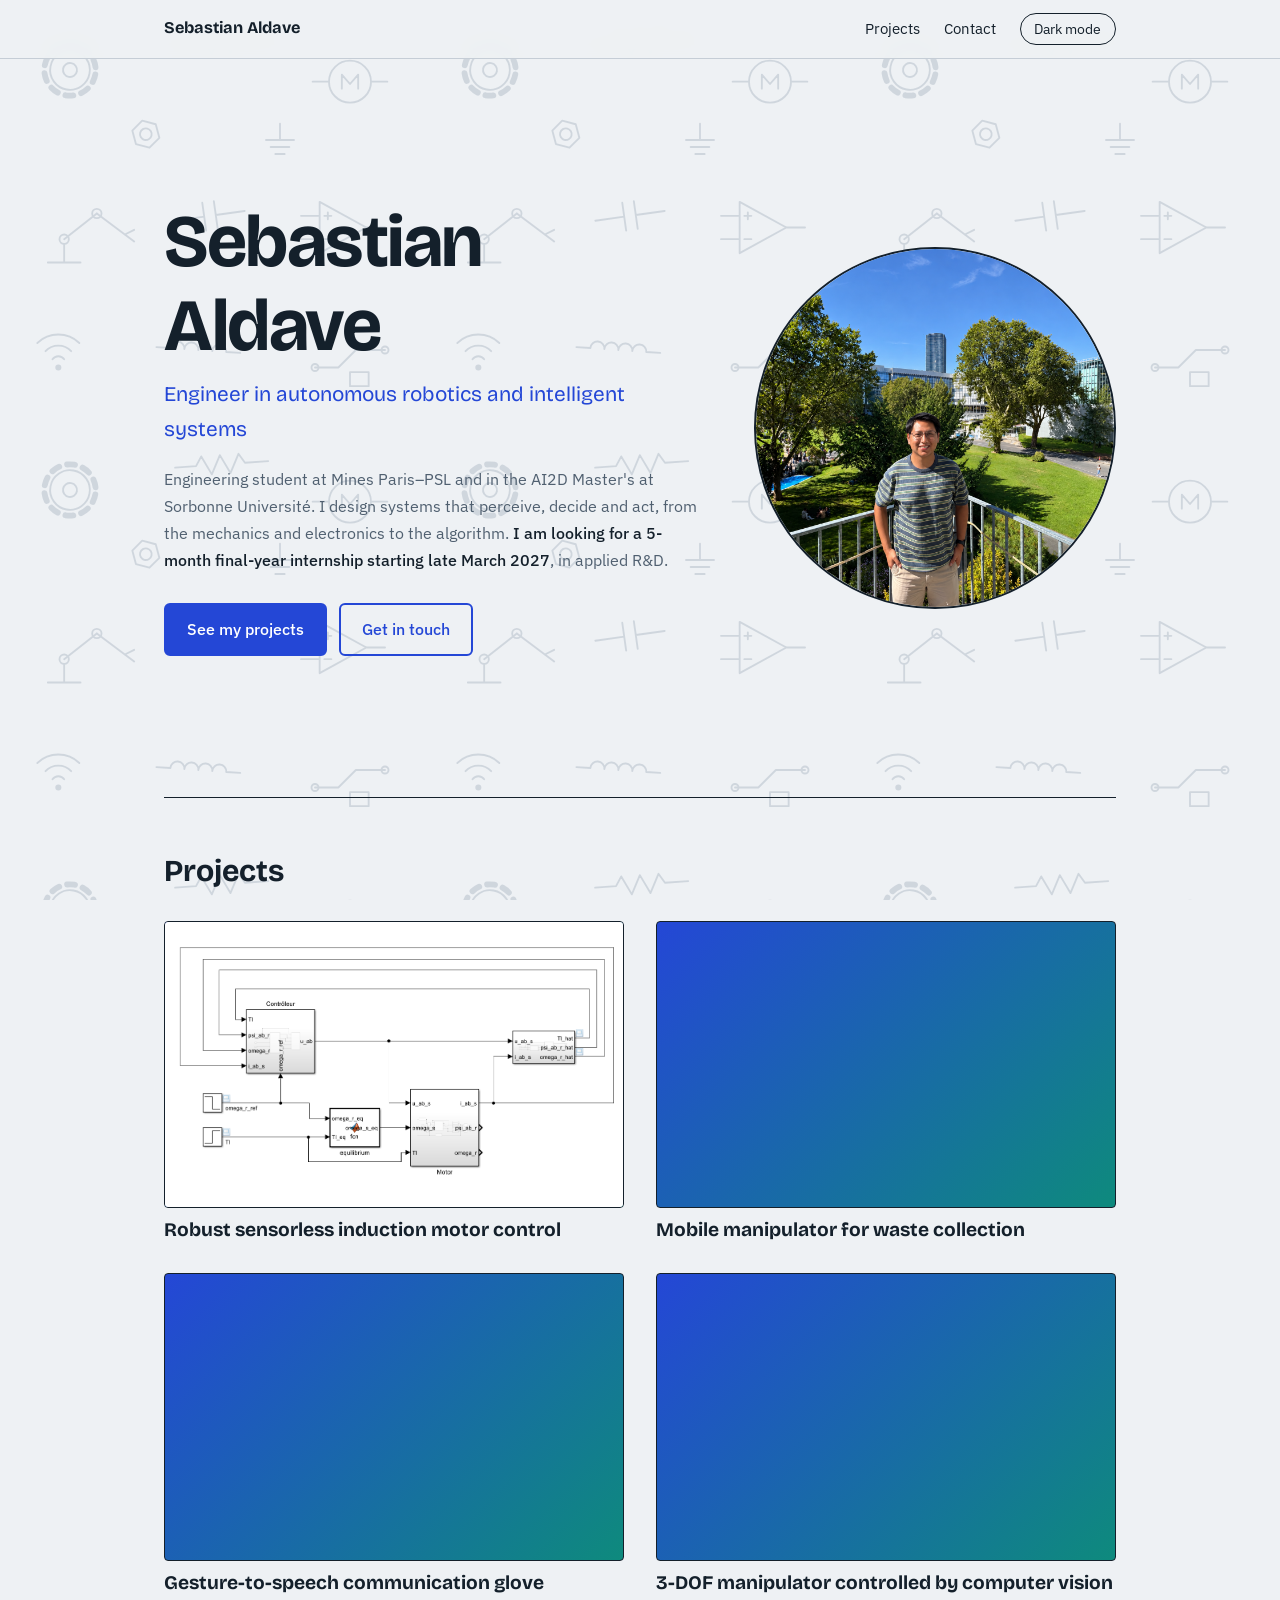
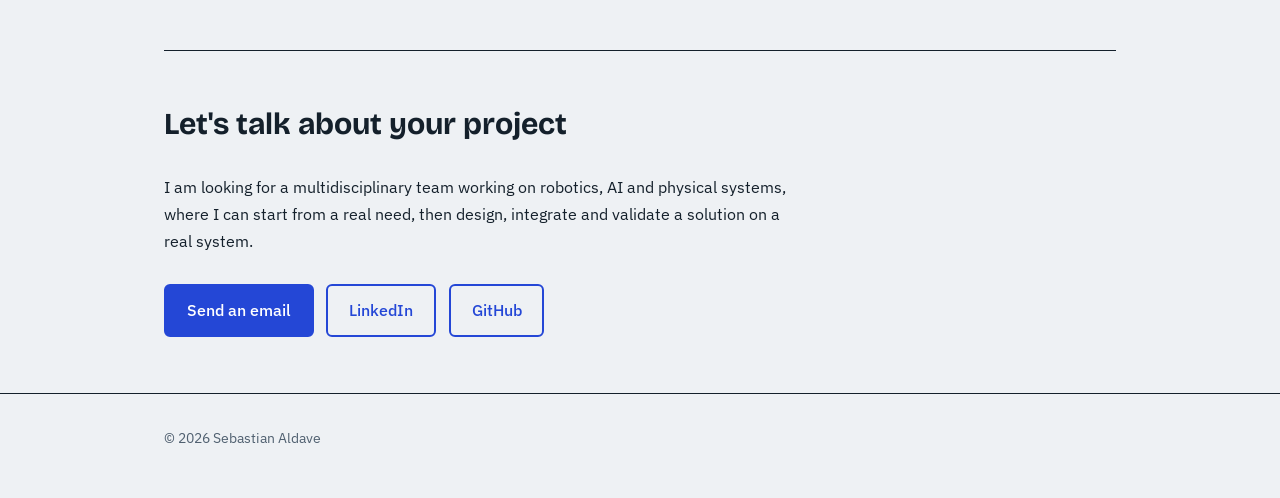
==== index.html @ 5fb7e9a2 "Update index.html" ====
<!DOCTYPE html>
<html lang="en">
<head>
<meta charset="UTF-8">
<meta name="viewport" content="width=device-width, initial-scale=1">
<title>Sebastian Aldave | Autonomous Robotics &amp; Intelligent Systems</title>
<meta name="description" content="Engineering student at Mines Paris–PSL and Sorbonne Université (AI2D). Autonomous robotics, perception, decision-making, multi-agent systems. Looking for a 5-month final-year internship starting late March 2027.">
<link rel="preconnect" href="https://fonts.googleapis.com">
<link rel="preconnect" href="https://fonts.gstatic.com" crossorigin>
<link href="https://fonts.googleapis.com/css2?family=Bricolage+Grotesque:wght@500;700&family=IBM+Plex+Sans:wght@400;500&display=swap" rel="stylesheet">
<script>try{var t=localStorage.getItem("theme");if(t)document.documentElement.setAttribute("data-theme",t)}catch(e){}</script>
<style>
:root{
  --paper:#eef1f4; --ink:#14202b; --muted:#506070; --line:#c5cdd6;
  --blue:#2447d6; --blue-hover:#1a37a8; --teal:#0e8a7d; --teal-rgb:14,138,125;
  --surface:#ffffff; --btn-text:#ffffff; --nav-bg:rgba(238,241,244,.92);
  --display:'Bricolage Grotesque','Segoe UI',system-ui,sans-serif;
  --body:'IBM Plex Sans','Segoe UI',system-ui,sans-serif;
  color-scheme:light;
}
@media (prefers-color-scheme:dark){
:root:not([data-theme="light"]){
  --paper:#0f1720; --ink:#e6ebf0; --muted:#97a6b6; --line:#243140;
  --blue:#7b9bff; --blue-hover:#a1b6ff; --teal:#3ec9b8; --teal-rgb:62,201,184;
  --surface:#16212c; --btn-text:#0f1720; --nav-bg:rgba(15,23,32,.92);
  color-scheme:dark;
}
}
:root[data-theme="dark"]{
  --paper:#0f1720; --ink:#e6ebf0; --muted:#97a6b6; --line:#243140;
  --blue:#7b9bff; --blue-hover:#a1b6ff; --teal:#3ec9b8; --teal-rgb:62,201,184;
  --surface:#16212c; --btn-text:#0f1720; --nav-bg:rgba(15,23,32,.92);
  color-scheme:dark;
}
*{box-sizing:border-box;margin:0;padding:0}
html{scroll-behavior:smooth}
body{font-family:var(--body);background:var(--paper);color:var(--ink);line-height:1.65;font-size:1.02rem;}
body::before{content:"";position:fixed;inset:0;z-index:-1;pointer-events:none;background:var(--line);opacity:.75;
  -webkit-mask:url("data:image/svg+xml,%3Csvg xmlns=%22http://www.w3.org/2000/svg%22 viewBox=%220 0 360 360%22 fill=%22none%22 stroke=%22black%22 stroke-width=%221.6%22 stroke-linecap=%22round%22 stroke-linejoin=%22round%22%3E%3Cg transform=%22translate%2860 60%29 rotate%2810%29%22%3E%3Ccircle r=%2217%22/%3E%3Ccircle r=%226%22/%3E%3Ccircle r=%2222%22 stroke-width=%225%22 stroke-dasharray=%226.9 6.9%22/%3E%3C/g%3E%3Cg transform=%22translate%28190 38%29 rotate%28-4%29%22%3E%3Cpath d=%22M-40 0H-22L-17 -8L-9 8L-1 -8L7 8L15 -8L20 0H40%22/%3E%3C/g%3E%3Cg transform=%22translate%28300 70%29%22%3E%3Ccircle r=%2218%22/%3E%3Cpath d=%22M-7 6V-6L0 2L7 -6V6M18 0H32M-18 0H-32%22/%3E%3C/g%3E%3Cg transform=%22translate%28125 115%29 rotate%2815%29%22%3E%3Cpath d=%22M12 0L6 10.4L-6 10.4L-12 0L-6 -10.4L6 -10.4Z%22/%3E%3Ccircle r=%225%22/%3E%3C/g%3E%3Cg transform=%22translate%28240 120%29%22%3E%3Cpath d=%22M0 -14V0M-12 0H12M-8 6H8M-4 12H4%22/%3E%3C/g%3E%3Cg transform=%22translate%2855 205%29%22%3E%3Cpath d=%22M-14 20H14M0 20V4%22/%3E%3Ccircle r=%224%22 cy=%220%22/%3E%3Cpath d=%22M0 0L28 -22%22/%3E%3Ccircle cx=%2228%22 cy=%22-22%22 r=%224%22/%3E%3Cpath d=%22M28 -22L52 -4M52 -4L60 -8M52 -4L60 2%22/%3E%3C/g%3E%3Cg transform=%22translate%28180 185%29 rotate%28-8%29%22%3E%3Cpath d=%22M-30 0H-5M-5 -12V12M5 -12V12M5 0H30%22/%3E%3C/g%3E%3Cg transform=%22translate%28292 195%29%22%3E%3Cpath d=%22M-18 -22L22 0L-18 22ZM-34 -10H-18M-34 10H-18M22 0H38M-14 -10H-8M-11 -13V-7M-14 10H-8%22/%3E%3C/g%3E%3Cg transform=%22translate%2850 300%29%22%3E%3Cpath d=%22M-18 -6A26 26 0 0 1 18 -6M-11 1A15 15 0 0 1 11 1M-5 8A6 6 0 0 1 5 8%22/%3E%3Ccircle cy=%2215%22 r=%221.8%22 fill=%22black%22/%3E%3C/g%3E%3Cg transform=%22translate%28170 300%29 rotate%284%29%22%3E%3Cpath d=%22M-36 0H-24a6 6 0 0 1 12 0a6 6 0 0 1 12 0a6 6 0 0 1 12 0a6 6 0 0 1 12 0H36%22/%3E%3C/g%3E%3Cg transform=%22translate%28300 305%29%22%3E%3Cpath d=%22M-30 10H-10L5 -5H30%22/%3E%3Ccircle cx=%22-30%22 cy=%2210%22 r=%223%22/%3E%3Ccircle cx=%2230%22 cy=%22-5%22 r=%223%22/%3E%3Cpath d=%22M0 14H16V26H0Z%22/%3E%3C/g%3E%3C/svg%3E") 0 0/420px 420px repeat;mask:url("data:image/svg+xml,%3Csvg xmlns=%22http://www.w3.org/2000/svg%22 viewBox=%220 0 360 360%22 fill=%22none%22 stroke=%22black%22 stroke-width=%221.6%22 stroke-linecap=%22round%22 stroke-linejoin=%22round%22%3E%3Cg transform=%22translate%2860 60%29 rotate%2810%29%22%3E%3Ccircle r=%2217%22/%3E%3Ccircle r=%226%22/%3E%3Ccircle r=%2222%22 stroke-width=%225%22 stroke-dasharray=%226.9 6.9%22/%3E%3C/g%3E%3Cg transform=%22translate%28190 38%29 rotate%28-4%29%22%3E%3Cpath d=%22M-40 0H-22L-17 -8L-9 8L-1 -8L7 8L15 -8L20 0H40%22/%3E%3C/g%3E%3Cg transform=%22translate%28300 70%29%22%3E%3Ccircle r=%2218%22/%3E%3Cpath d=%22M-7 6V-6L0 2L7 -6V6M18 0H32M-18 0H-32%22/%3E%3C/g%3E%3Cg transform=%22translate%28125 115%29 rotate%2815%29%22%3E%3Cpath d=%22M12 0L6 10.4L-6 10.4L-12 0L-6 -10.4L6 -10.4Z%22/%3E%3Ccircle r=%225%22/%3E%3C/g%3E%3Cg transform=%22translate%28240 120%29%22%3E%3Cpath d=%22M0 -14V0M-12 0H12M-8 6H8M-4 12H4%22/%3E%3C/g%3E%3Cg transform=%22translate%2855 205%29%22%3E%3Cpath d=%22M-14 20H14M0 20V4%22/%3E%3Ccircle r=%224%22 cy=%220%22/%3E%3Cpath d=%22M0 0L28 -22%22/%3E%3Ccircle cx=%2228%22 cy=%22-22%22 r=%224%22/%3E%3Cpath d=%22M28 -22L52 -4M52 -4L60 -8M52 -4L60 2%22/%3E%3C/g%3E%3Cg transform=%22translate%28180 185%29 rotate%28-8%29%22%3E%3Cpath d=%22M-30 0H-5M-5 -12V12M5 -12V12M5 0H30%22/%3E%3C/g%3E%3Cg transform=%22translate%28292 195%29%22%3E%3Cpath d=%22M-18 -22L22 0L-18 22ZM-34 -10H-18M-34 10H-18M22 0H38M-14 -10H-8M-11 -13V-7M-14 10H-8%22/%3E%3C/g%3E%3Cg transform=%22translate%2850 300%29%22%3E%3Cpath d=%22M-18 -6A26 26 0 0 1 18 -6M-11 1A15 15 0 0 1 11 1M-5 8A6 6 0 0 1 5 8%22/%3E%3Ccircle cy=%2215%22 r=%221.8%22 fill=%22black%22/%3E%3C/g%3E%3Cg transform=%22translate%28170 300%29 rotate%284%29%22%3E%3Cpath d=%22M-36 0H-24a6 6 0 0 1 12 0a6 6 0 0 1 12 0a6 6 0 0 1 12 0a6 6 0 0 1 12 0H36%22/%3E%3C/g%3E%3Cg transform=%22translate%28300 305%29%22%3E%3Cpath d=%22M-30 10H-10L5 -5H30%22/%3E%3Ccircle cx=%22-30%22 cy=%2210%22 r=%223%22/%3E%3Ccircle cx=%2230%22 cy=%22-5%22 r=%223%22/%3E%3Cpath d=%22M0 14H16V26H0Z%22/%3E%3C/g%3E%3C/svg%3E") 0 0/420px 420px repeat}
a{color:var(--blue)}
a:focus-visible,button:focus-visible,.proj:focus-visible{outline:3px solid var(--blue);outline-offset:3px}
.wrap{max-width:1000px;margin:0 auto;padding:0 1.5rem}
nav{position:sticky;top:0;z-index:5;background:var(--nav-bg);backdrop-filter:blur(6px);border-bottom:1px solid var(--line)}
nav .wrap{display:flex;gap:1.5rem;align-items:center;padding-top:.8rem;padding-bottom:.8rem;flex-wrap:wrap}
nav strong{font-family:var(--display);margin-right:auto}
nav a{text-decoration:none;color:var(--ink);font-size:.95rem}
nav a:hover{color:var(--blue)}
.theme{font:inherit;font-size:.9rem;color:var(--ink);background:transparent;border:1px solid var(--ink);border-radius:99px;padding:.2rem .85rem;cursor:pointer}
.theme:hover{border-color:var(--blue);color:var(--blue)}
h1,h2,h3{font-family:var(--display);line-height:1.15}
h1{font-size:clamp(2.6rem,7vw,4.6rem);letter-spacing:-.02em}
h2{font-size:1.9rem;margin-bottom:2rem}
h3{font-size:1.2rem}

/* Hero */
.hero{display:grid;grid-template-columns:1.2fr .8fr;gap:3rem;align-items:center;min-height:82vh;padding:3rem 0}
.photo{width:100%;max-width:400px;aspect-ratio:1;object-fit:cover;border-radius:50%;border:2px solid var(--ink);justify-self:end}
.hero .role{font-family:var(--display);font-size:1.3rem;color:var(--blue);margin:.6rem 0 1.2rem}
.hero p{max-width:34rem;color:var(--muted)}
.hero p strong{color:var(--ink);font-weight:500}
.actions{display:flex;gap:.8rem;flex-wrap:wrap;margin-top:1.8rem}
.btn{display:inline-block;padding:.7rem 1.3rem;border-radius:6px;text-decoration:none;font-weight:500;border:2px solid var(--blue);transition:background .2s,color .2s}
.btn.main{background:var(--blue);color:var(--btn-text)}
.btn.main:hover{background:var(--blue-hover);border-color:var(--blue-hover)}
.btn.alt{color:var(--blue)}
.btn.alt:hover{background:var(--blue);color:var(--btn-text)}

/* Sections */
section{padding:3.5rem 0;border-top:1px solid var(--ink)}

/* Project previews */
.projects{display:grid;grid-template-columns:repeat(2,1fr);gap:2rem}
.proj{display:block;color:inherit;text-decoration:none}
.thumb{position:relative;aspect-ratio:16/10;overflow:hidden;border:1px solid var(--ink);border-radius:4px;
  background:linear-gradient(135deg,#2447d6 0%,#0e8a7d 100%)}
.thumb img{position:absolute;inset:0;width:100%;height:100%;object-fit:cover;display:block}
.thumb .over{position:absolute;inset:0;background:rgba(10,18,28,.86);color:#eef1f4;padding:1.1rem 1.2rem;
  display:flex;flex-direction:column;justify-content:center;gap:.8rem;opacity:0;transition:opacity .25s;overflow:auto}
.proj:hover .over,.proj:focus .over,.proj:focus-within .over{opacity:1}
.over p{font-size:.95rem;line-height:1.55}
.over ul{display:flex;flex-wrap:wrap;gap:.4rem;list-style:none}
.over li{font-size:.78rem;border:1px solid #6fd6c9;color:#6fd6c9;padding:.05rem .55rem;border-radius:99px}
.cap{padding-top:.7rem}
.proj:hover .cap h3,.proj:focus-visible .cap h3{color:var(--blue);text-decoration:underline}
@media (hover:none){.thumb .over{opacity:1;background:rgba(10,18,28,.8)}}

/* About */
.about{max-width:40rem}
footer{border-top:1px solid var(--ink);padding:2rem 0 3rem;color:var(--muted);font-size:.9rem}

@media (max-width:760px){
  .hero{grid-template-columns:1fr;min-height:auto;gap:2rem}
  .photo{order:-1;justify-self:center;max-width:240px}
  .projects{grid-template-columns:1fr}
  }
</style>
</head>
<body>

<nav>
  <div class="wrap">
    <strong>Sebastian Aldave</strong>
    <a href="#projects">Projects</a>
    <a href="#contact">Contact</a>
    <button class="theme" id="theme" type="button"></button>
  </div>
</nav>

<main class="wrap">

  <header class="hero">
    <div class="hero-copy">
      <h1>Sebastian Aldave</h1>
      <p class="role">Engineer in autonomous robotics and intelligent systems</p>
      <p>Engineering student at Mines Paris–PSL and in the AI2D Master's at Sorbonne Université. I design systems that perceive, decide and act, from the mechanics and electronics to the algorithm. <strong>I am looking for a 5-month final-year internship starting late March 2027</strong>, in applied R&amp;D.</p>
      <div class="actions">
        <a class="btn main" href="#projects">See my projects</a>
        <a class="btn alt" href="#contact">Get in touch</a>
      </div>
    </div>
    <img class="photo" src="./img/foto_sorbonne.png" alt="Sebastian Aldave" onerror="this.remove()">
  </header>

  <section id="projects">
    <h2>Projects</h2>
    <div class="projects">

      <a class="proj" href="projects/sensorless-induction-motor-control.html">
        <div class="thumb">
          <img src="img/tr_simulink_main.png" alt="Simulation results of the sensorless motor control" onerror="this.remove()">
          <div class="over">
            <p>Nonlinear flux-speed control laws and a cascaded Kalman filter observer to estimate speed without a sensor. Stability analysis and simulation under load disturbances and parameter uncertainty.</p>
            <ul><li>Nonlinear control</li><li>Kalman filter</li><li>MATLAB/Simulink</li></ul>
          </div>
        </div>
        <div class="cap"><h3>Robust sensorless induction motor control</h3></div>
      </a>

      <a class="proj" href="projects/mobile-manipulator-waste-collection.html">
        <div class="thumb">
          <img src="img/arm.jpg" alt="Mobile manipulator arm" onerror="this.remove()">
          <div class="over">
            <p>2-DOF arm mounted on a mobile platform to collect waste. PID controller in C++ coupled with forward and inverse kinematics in MATLAB, validated under external disturbances.</p>
            <ul><li>Mobile robotics</li><li>PID</li><li>C++</li><li>Kinematics</li></ul>
          </div>
        </div>
        <div class="cap"><h3>Mobile manipulator for waste collection</h3></div>
      </a>

      <a class="proj" href="projects/gesture-speech-glove.html">
        <div class="thumb">
          <img src="img/glove.jpg" alt="Gesture-to-speech glove" onerror="this.remove()">
          <div class="over">
            <p>Glove with inertial and flex sensors, a TensorFlow neural network for real-time gesture recognition, haptic and visual feedback, and an IoT link to a web interface for transcription and speech synthesis.</p>
            <ul><li>TensorFlow</li><li>IoT</li><li>Sensors</li><li>ESP32</li></ul>
          </div>
        </div>
        <div class="cap"><h3>Gesture-to-speech communication glove</h3></div>
      </a>

      <a class="proj" href="projects/vision-controlled-3dof-manipulator.html">
        <div class="thumb">
          <img src="img/manipulator.jpg" alt="3-DOF robotic manipulator controlled by computer vision" onerror="this.remove()">
          <div class="over">
            <p>3-DOF robotic manipulator guided by computer vision: a camera perceives the target and the arm's joints are controlled from its position using inverse kinematics.</p>
            <ul><li>Computer vision</li><li>OpenCV</li><li>Kinematics</li><li>Control</li></ul>
          </div>
        </div>
        <div class="cap"><h3>3-DOF manipulator controlled by computer vision</h3></div>
      </a>






    </div>
  </section>

  <section id="contact">
    <h2>Let's talk about your project</h2>
    <p class="about">I am looking for a multidisciplinary team working on robotics, AI and physical systems, where I can start from a real need, then design, integrate and validate a solution on a real system.</p>
    <div class="actions">
      <a class="btn main" href="mailto:sebastian.aldavet@gmail.com">Send an email</a>
      <a class="btn alt" href="https://www.linkedin.com/in/YOUR-LINKEDIN">LinkedIn</a>
      <a class="btn alt" href="https://github.com/YOUR-GITHUB">GitHub</a>
    </div>
  </section>
</main>

<footer>
  <div class="wrap">© 2026 Sebastian Aldave</div>
</footer>

<script>
(function(){
  var btn=document.getElementById('theme'),mq=window.matchMedia('(prefers-color-scheme: dark)');
  function isDark(){var a=document.documentElement.getAttribute('data-theme');return a?a==='dark':mq.matches}
  function label(){btn.textContent=isDark()?'Light mode':'Dark mode';btn.setAttribute('aria-label',isDark()?'Switch to light mode':'Switch to dark mode')}
  btn.addEventListener('click',function(){
    var next=isDark()?'light':'dark';
    document.documentElement.setAttribute('data-theme',next);
    try{localStorage.setItem('theme',next)}catch(e){}
    label()});
  mq.addEventListener('change',label);
  label();
})();
</script>
</body>
</html>
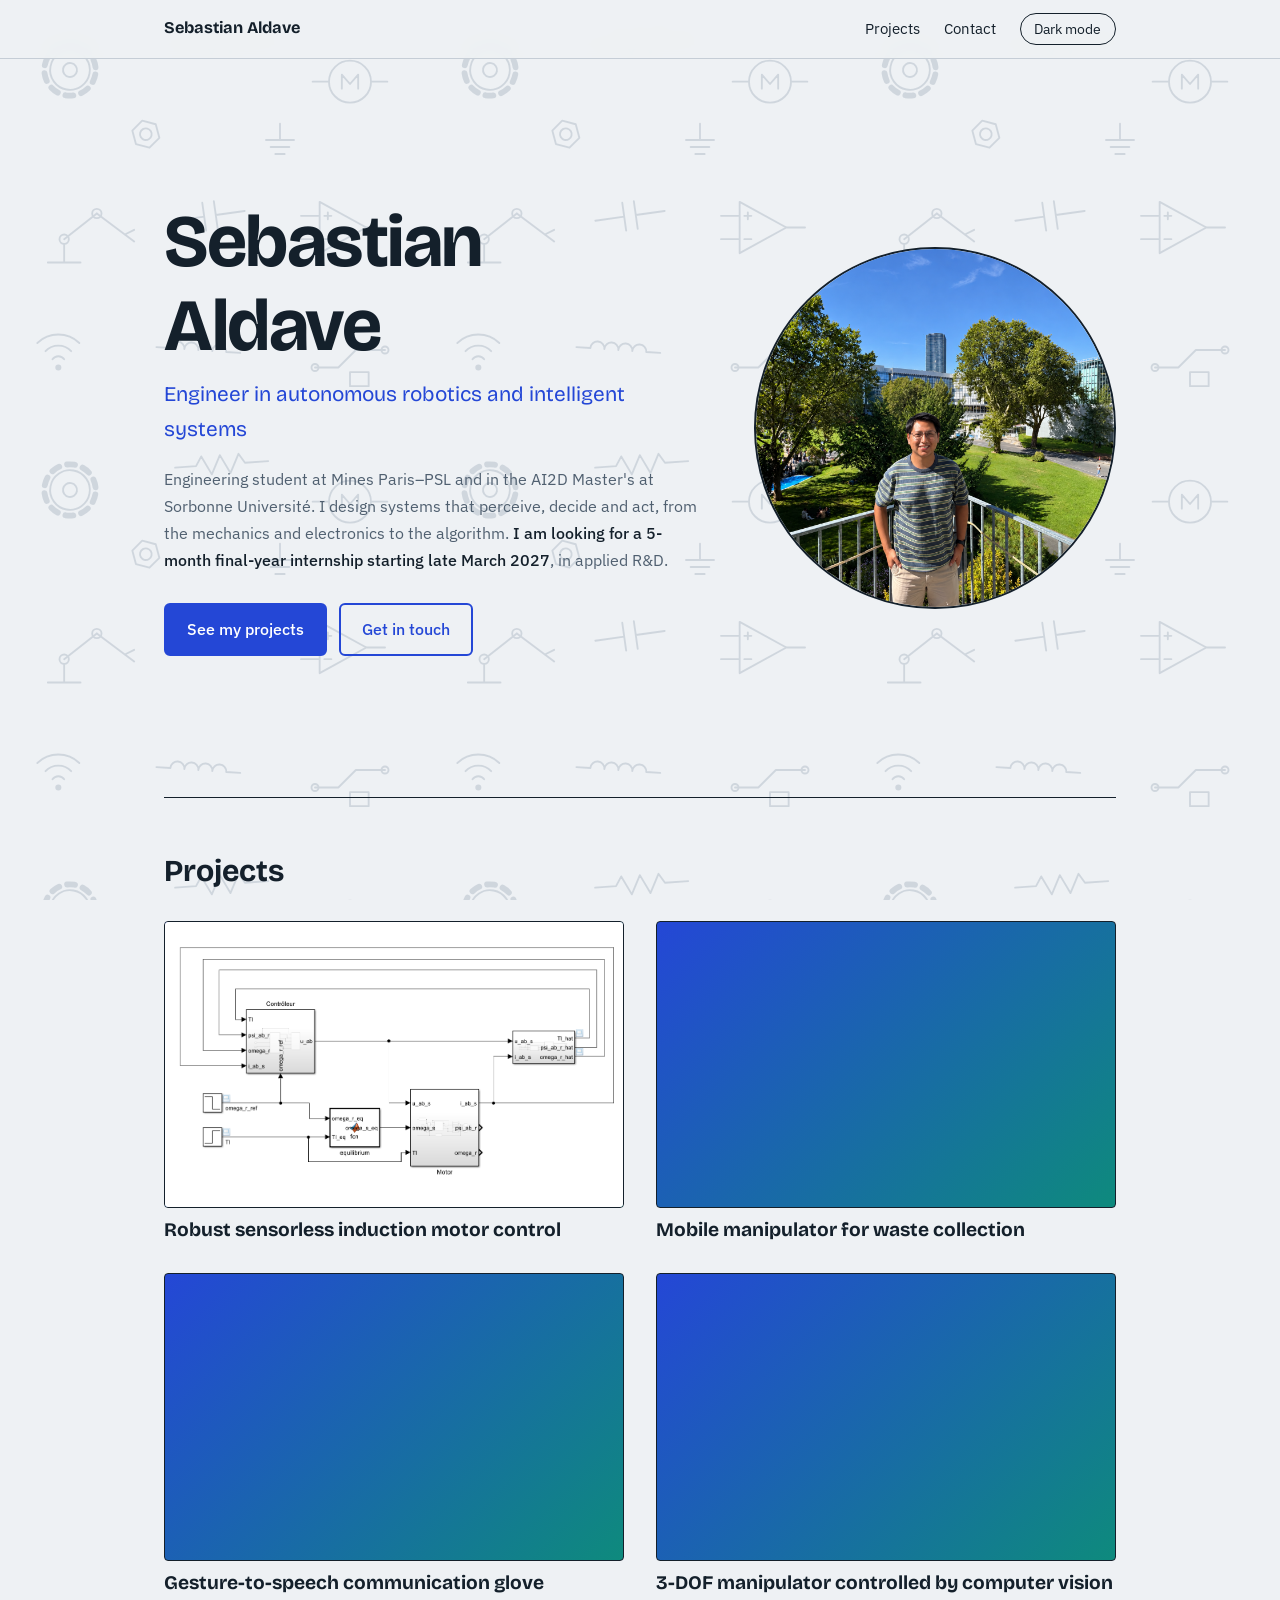
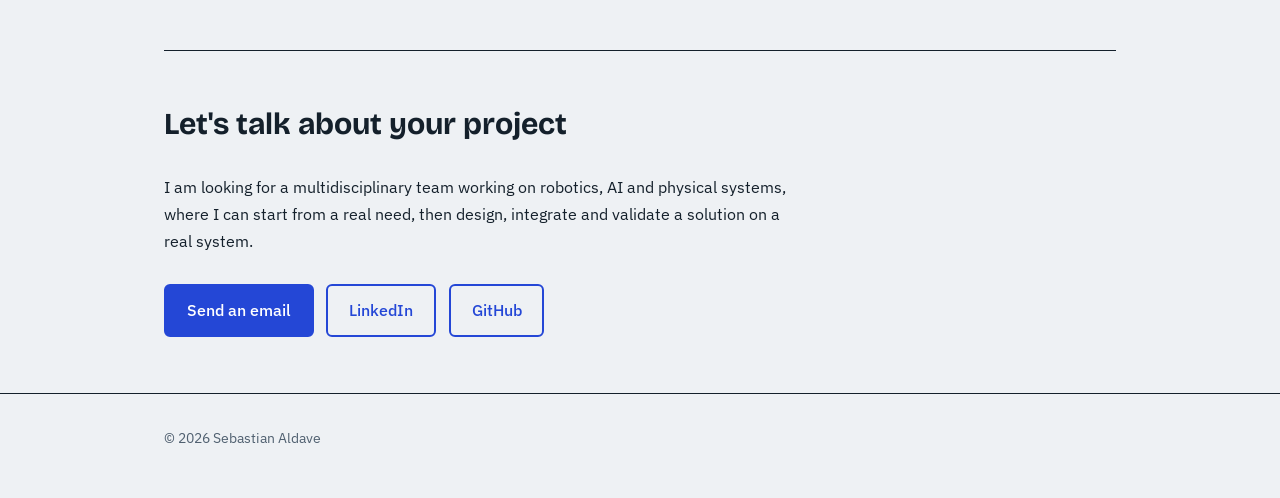
==== commit 6ae5062a: "Update index.html" ====
--- a/index.html
+++ b/index.html
@@ -138,7 +138,7 @@
 
       <a class="proj" href="projects/mobile-manipulator-waste-collection.html">
         <div class="thumb">
-          <img src="img/arm.jpg" alt="Mobile manipulator arm" onerror="this.remove()">
+          <img src="img/robo2_main" alt="Mobile manipulator arm" onerror="this.remove()">
           <div class="over">
             <p>2-DOF arm mounted on a mobile platform to collect waste. PID controller in C++ coupled with forward and inverse kinematics in MATLAB, validated under external disturbances.</p>
             <ul><li>Mobile robotics</li><li>PID</li><li>C++</li><li>Kinematics</li></ul>
@@ -149,7 +149,7 @@
 
       <a class="proj" href="projects/gesture-speech-glove.html">
         <div class="thumb">
-          <img src="img/glove.jpg" alt="Gesture-to-speech glove" onerror="this.remove()">
+          <img src="img/guante_main.jpg" alt="Gesture-to-speech glove" onerror="this.remove()">
           <div class="over">
             <p>Glove with inertial and flex sensors, a TensorFlow neural network for real-time gesture recognition, haptic and visual feedback, and an IoT link to a web interface for transcription and speech synthesis.</p>
             <ul><li>TensorFlow</li><li>IoT</li><li>Sensors</li><li>ESP32</li></ul>
@@ -160,7 +160,7 @@
 
       <a class="proj" href="projects/vision-controlled-3dof-manipulator.html">
         <div class="thumb">
-          <img src="img/manipulator.jpg" alt="3-DOF robotic manipulator controlled by computer vision" onerror="this.remove()">
+          <img src="img/robo1_main" alt="3-DOF robotic manipulator controlled by computer vision" onerror="this.remove()">
           <div class="over">
             <p>3-DOF robotic manipulator guided by computer vision: a camera perceives the target and the arm's joints are controlled from its position using inverse kinematics.</p>
             <ul><li>Computer vision</li><li>OpenCV</li><li>Kinematics</li><li>Control</li></ul>
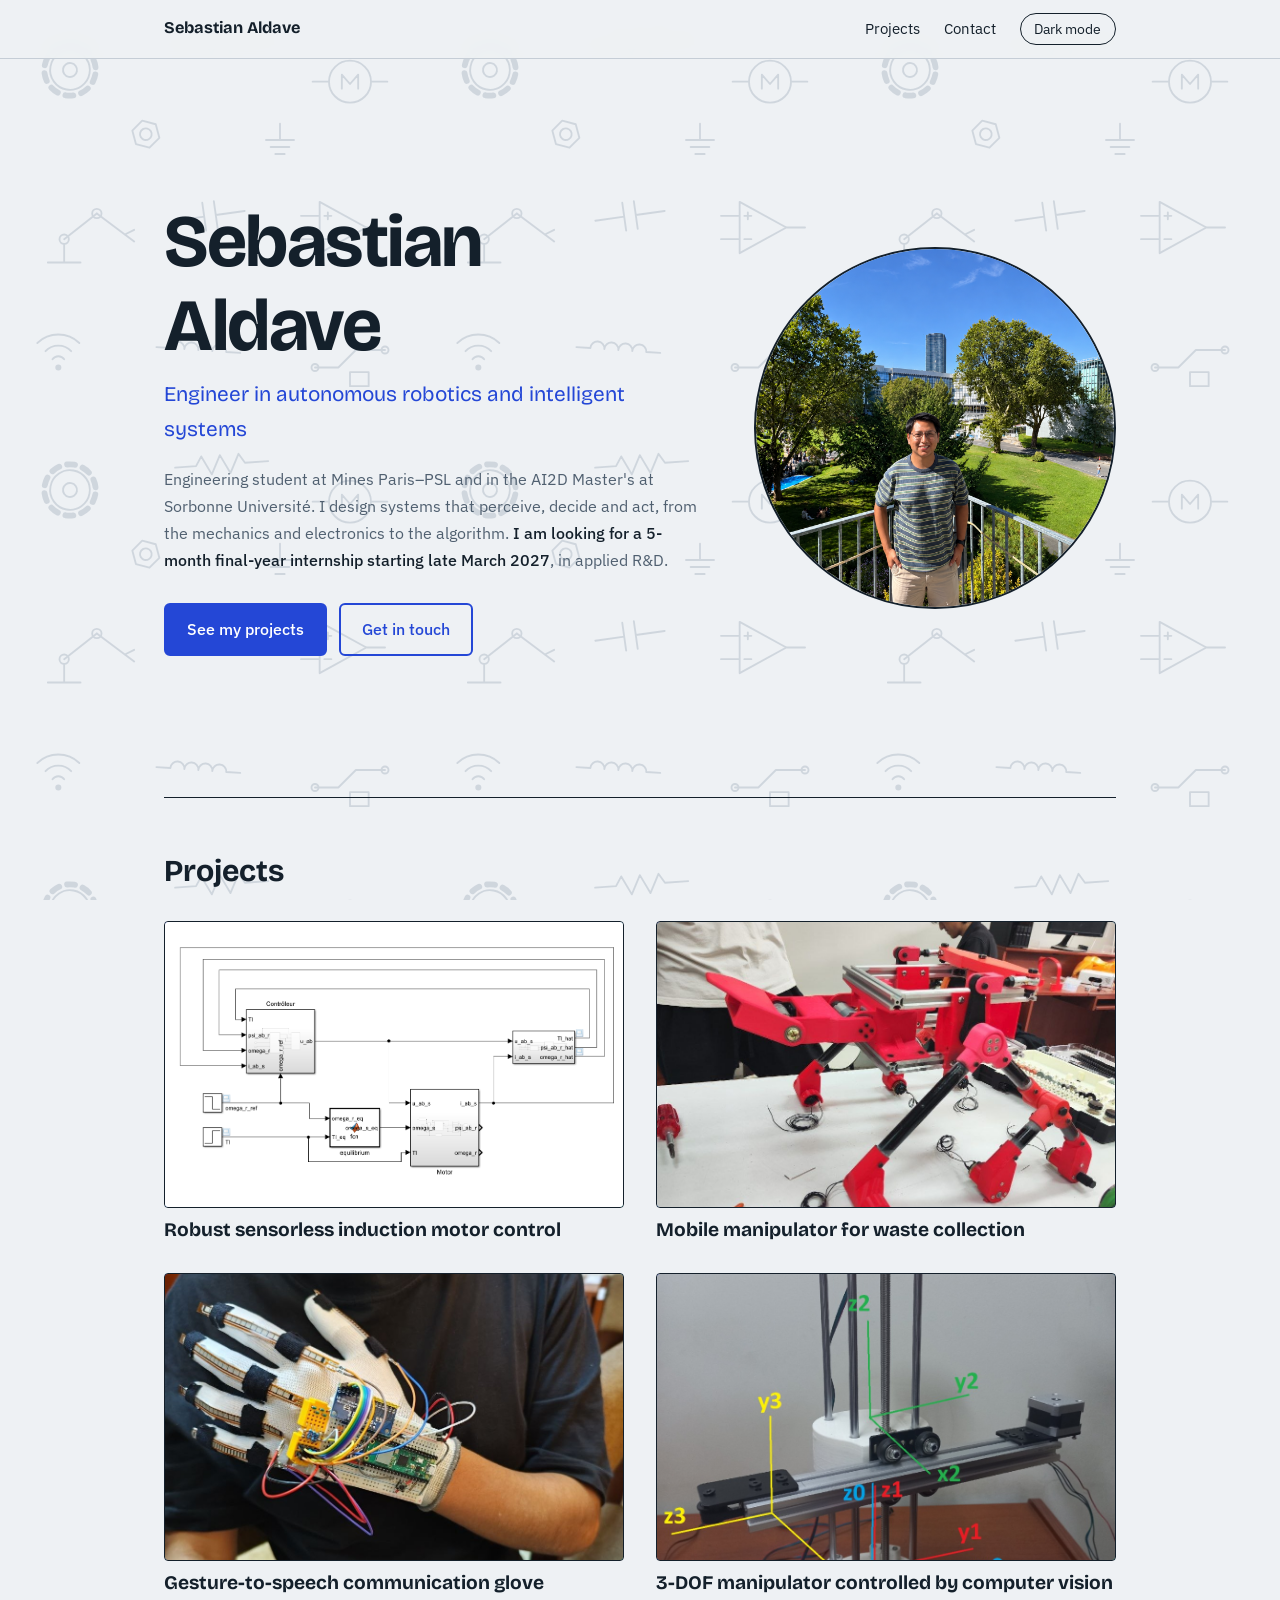
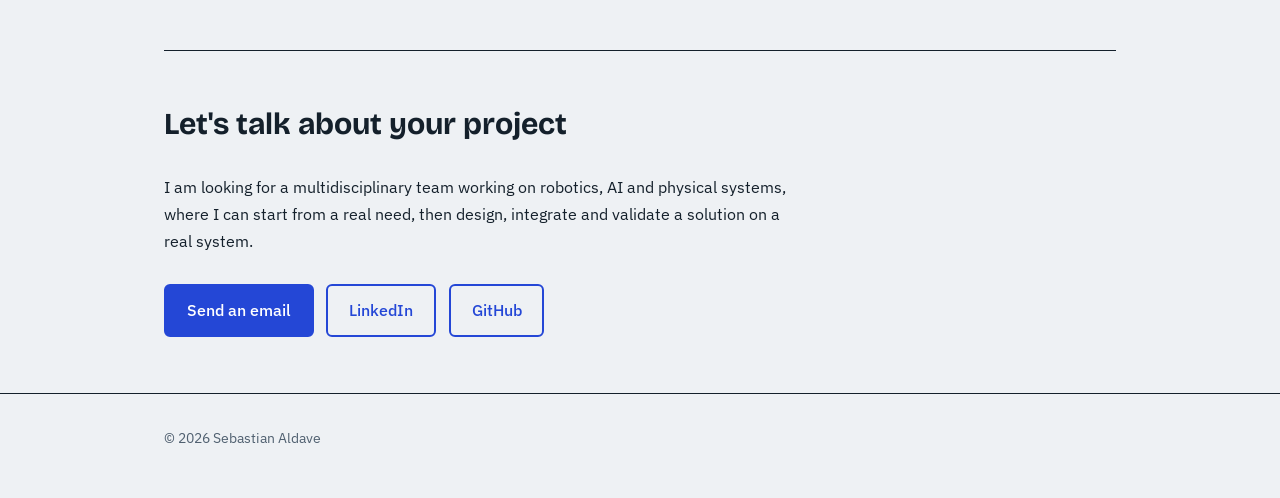
==== commit 3d0c348c: "Update index.html" ====
--- a/index.html
+++ b/index.html
@@ -138,7 +138,7 @@
 
       <a class="proj" href="projects/mobile-manipulator-waste-collection.html">
         <div class="thumb">
-          <img src="img/robo2_main" alt="Mobile manipulator arm" onerror="this.remove()">
+          <img src="img/robo2_main.jpg" alt="Mobile manipulator arm" onerror="this.remove()">
           <div class="over">
             <p>2-DOF arm mounted on a mobile platform to collect waste. PID controller in C++ coupled with forward and inverse kinematics in MATLAB, validated under external disturbances.</p>
             <ul><li>Mobile robotics</li><li>PID</li><li>C++</li><li>Kinematics</li></ul>
@@ -160,7 +160,7 @@
 
       <a class="proj" href="projects/vision-controlled-3dof-manipulator.html">
         <div class="thumb">
-          <img src="img/robo1_main" alt="3-DOF robotic manipulator controlled by computer vision" onerror="this.remove()">
+          <img src="img/robo1_main.jpeg" alt="3-DOF robotic manipulator controlled by computer vision" onerror="this.remove()">
           <div class="over">
             <p>3-DOF robotic manipulator guided by computer vision: a camera perceives the target and the arm's joints are controlled from its position using inverse kinematics.</p>
             <ul><li>Computer vision</li><li>OpenCV</li><li>Kinematics</li><li>Control</li></ul>
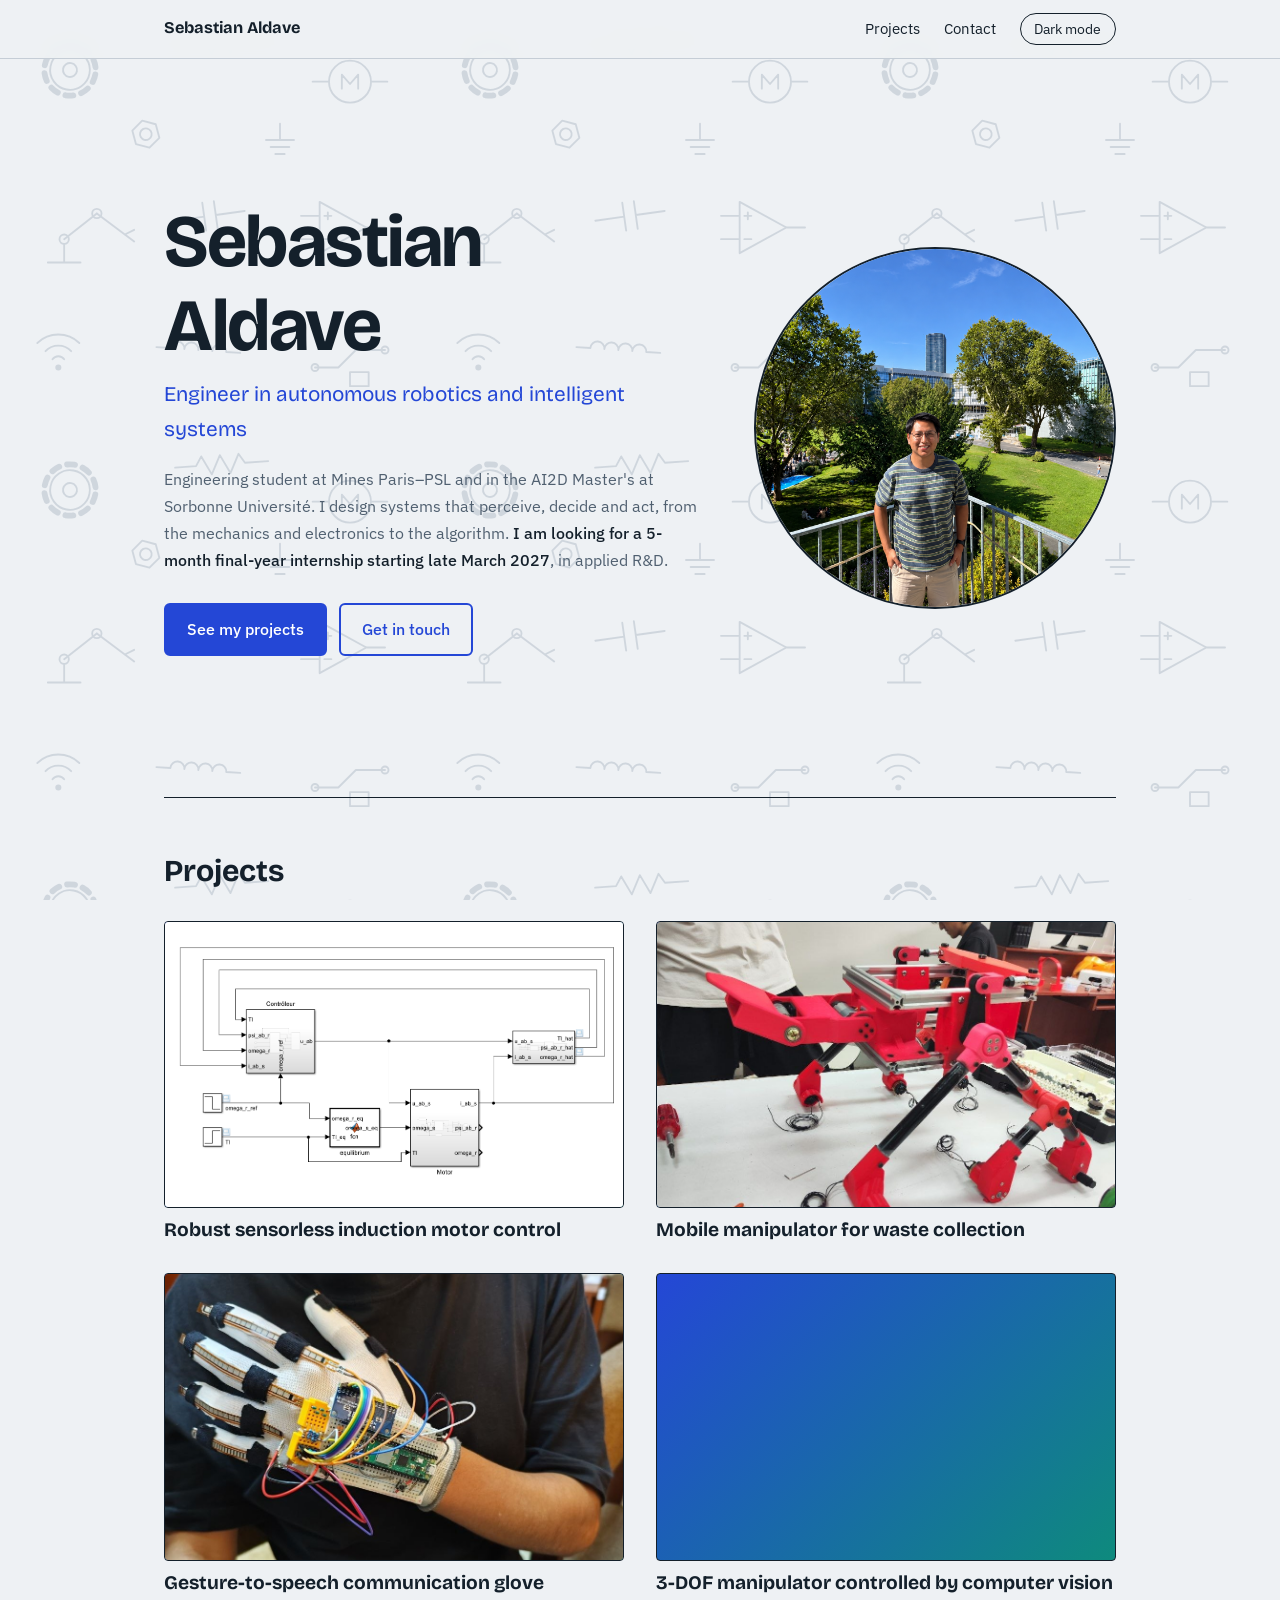
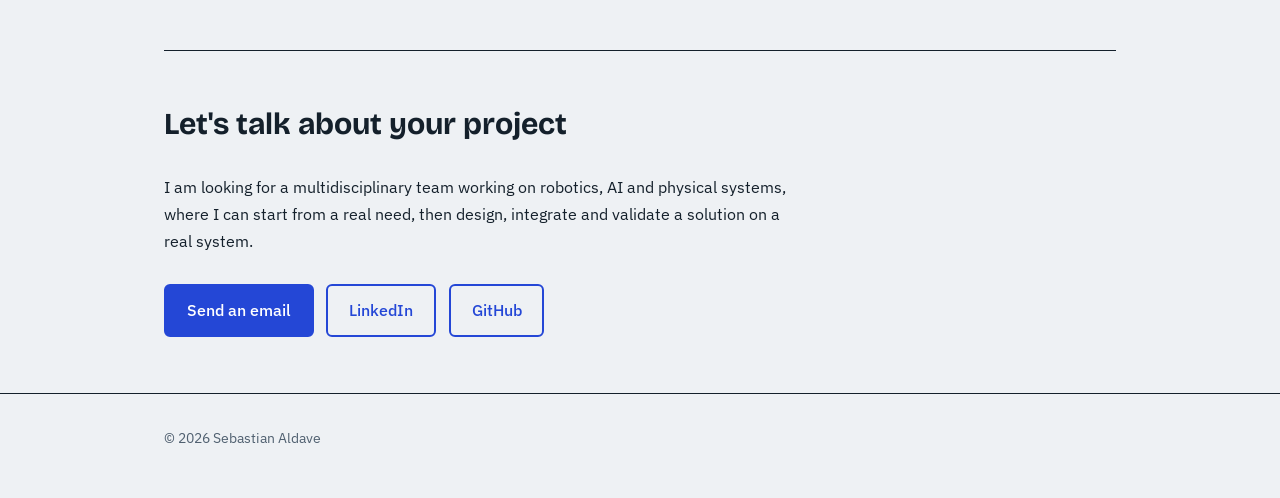
==== commit 131149eb: "Update index.html" ====
--- a/index.html
+++ b/index.html
@@ -160,7 +160,7 @@
 
       <a class="proj" href="projects/vision-controlled-3dof-manipulator.html">
         <div class="thumb">
-          <img src="img/robo1_main.jpeg" alt="3-DOF robotic manipulator controlled by computer vision" onerror="this.remove()">
+          <img src="img/robo1_main.jpg" alt="3-DOF robotic manipulator controlled by computer vision" onerror="this.remove()">
           <div class="over">
             <p>3-DOF robotic manipulator guided by computer vision: a camera perceives the target and the arm's joints are controlled from its position using inverse kinematics.</p>
             <ul><li>Computer vision</li><li>OpenCV</li><li>Kinematics</li><li>Control</li></ul>
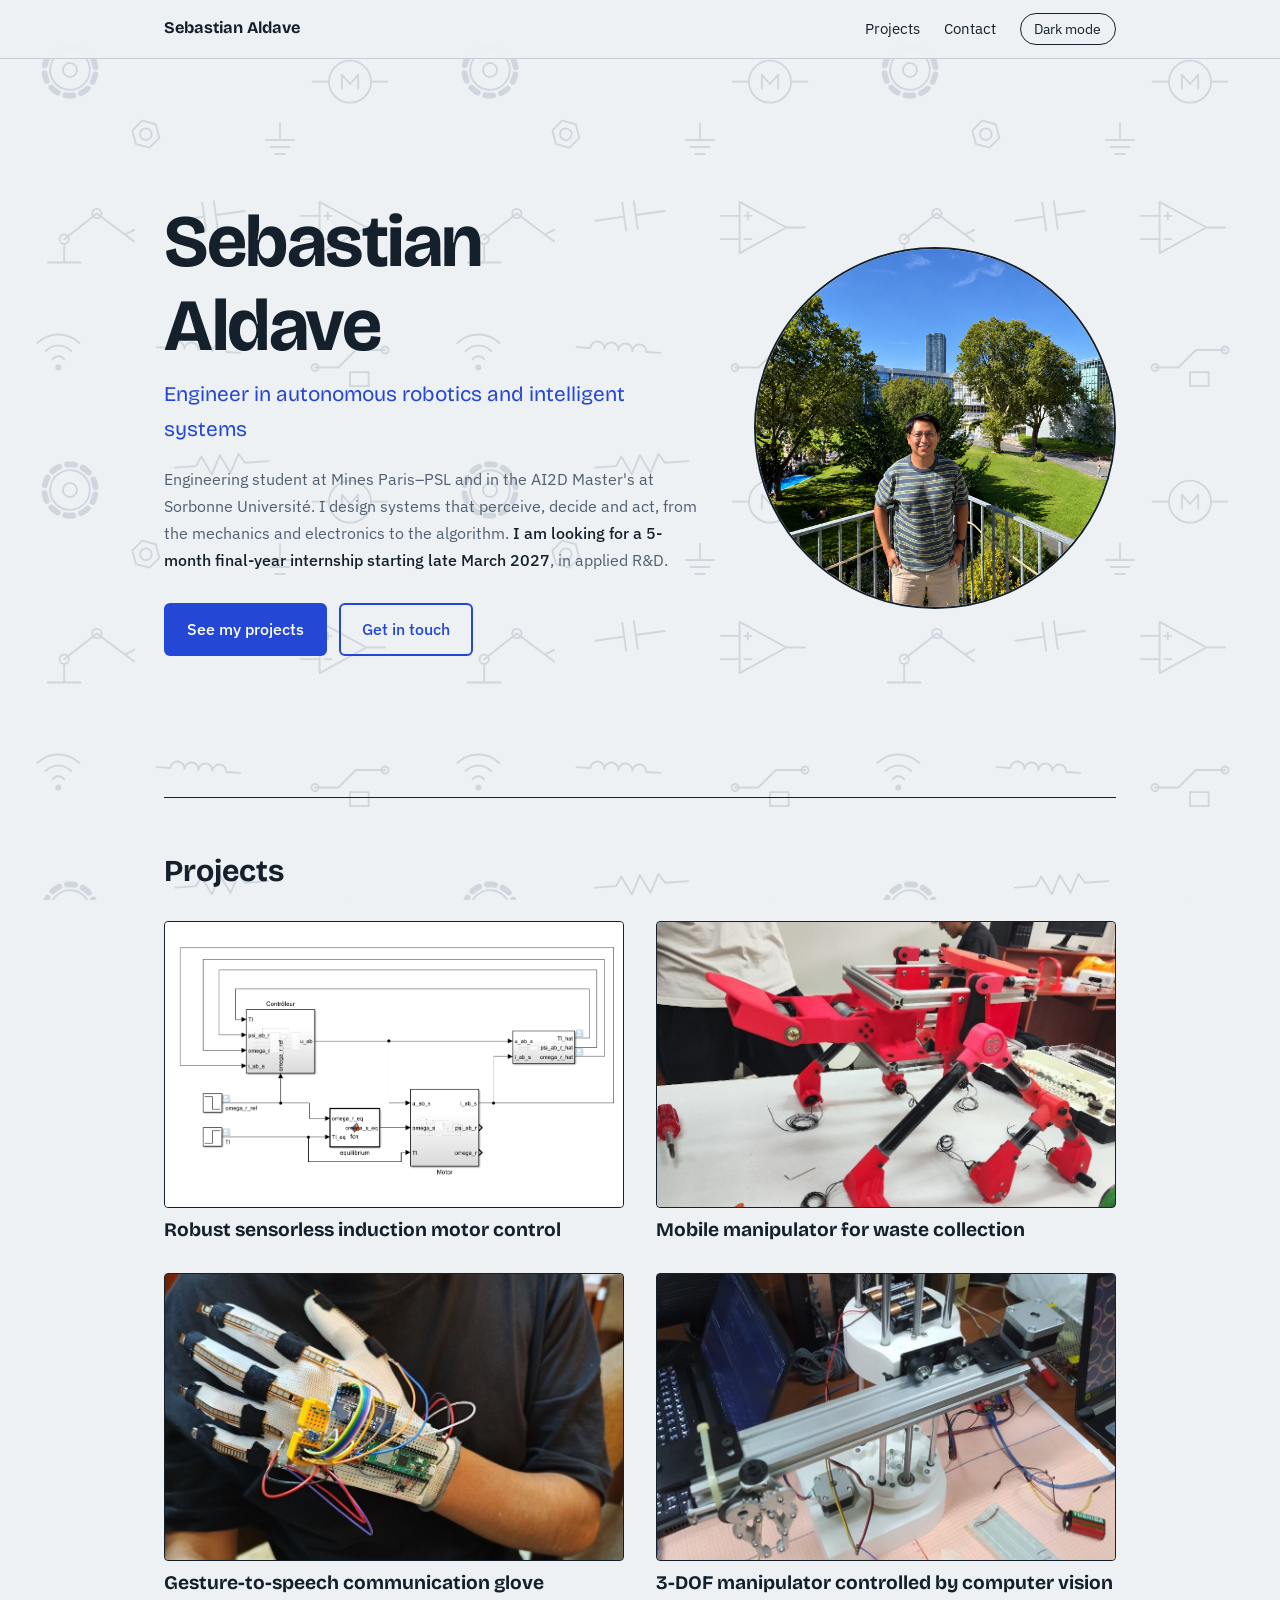
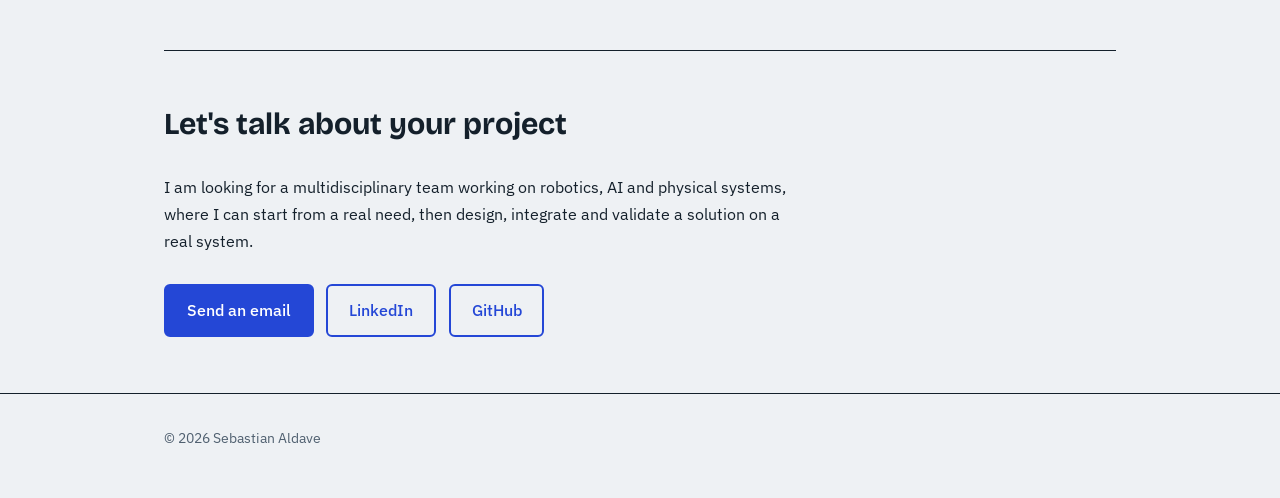
==== commit 23786871: "Update index.html" ====
--- a/index.html
+++ b/index.html
@@ -183,7 +183,7 @@
     <div class="actions">
       <a class="btn main" href="mailto:sebastian.aldavet@gmail.com">Send an email</a>
       <a class="btn alt" href="https://www.linkedin.com/in/YOUR-LINKEDIN">LinkedIn</a>
-      <a class="btn alt" href="https://github.com/YOUR-GITHUB">GitHub</a>
+      <a class="btn alt" href="https://github.com/sebastian-aldave">GitHub</a>
     </div>
   </section>
 </main>
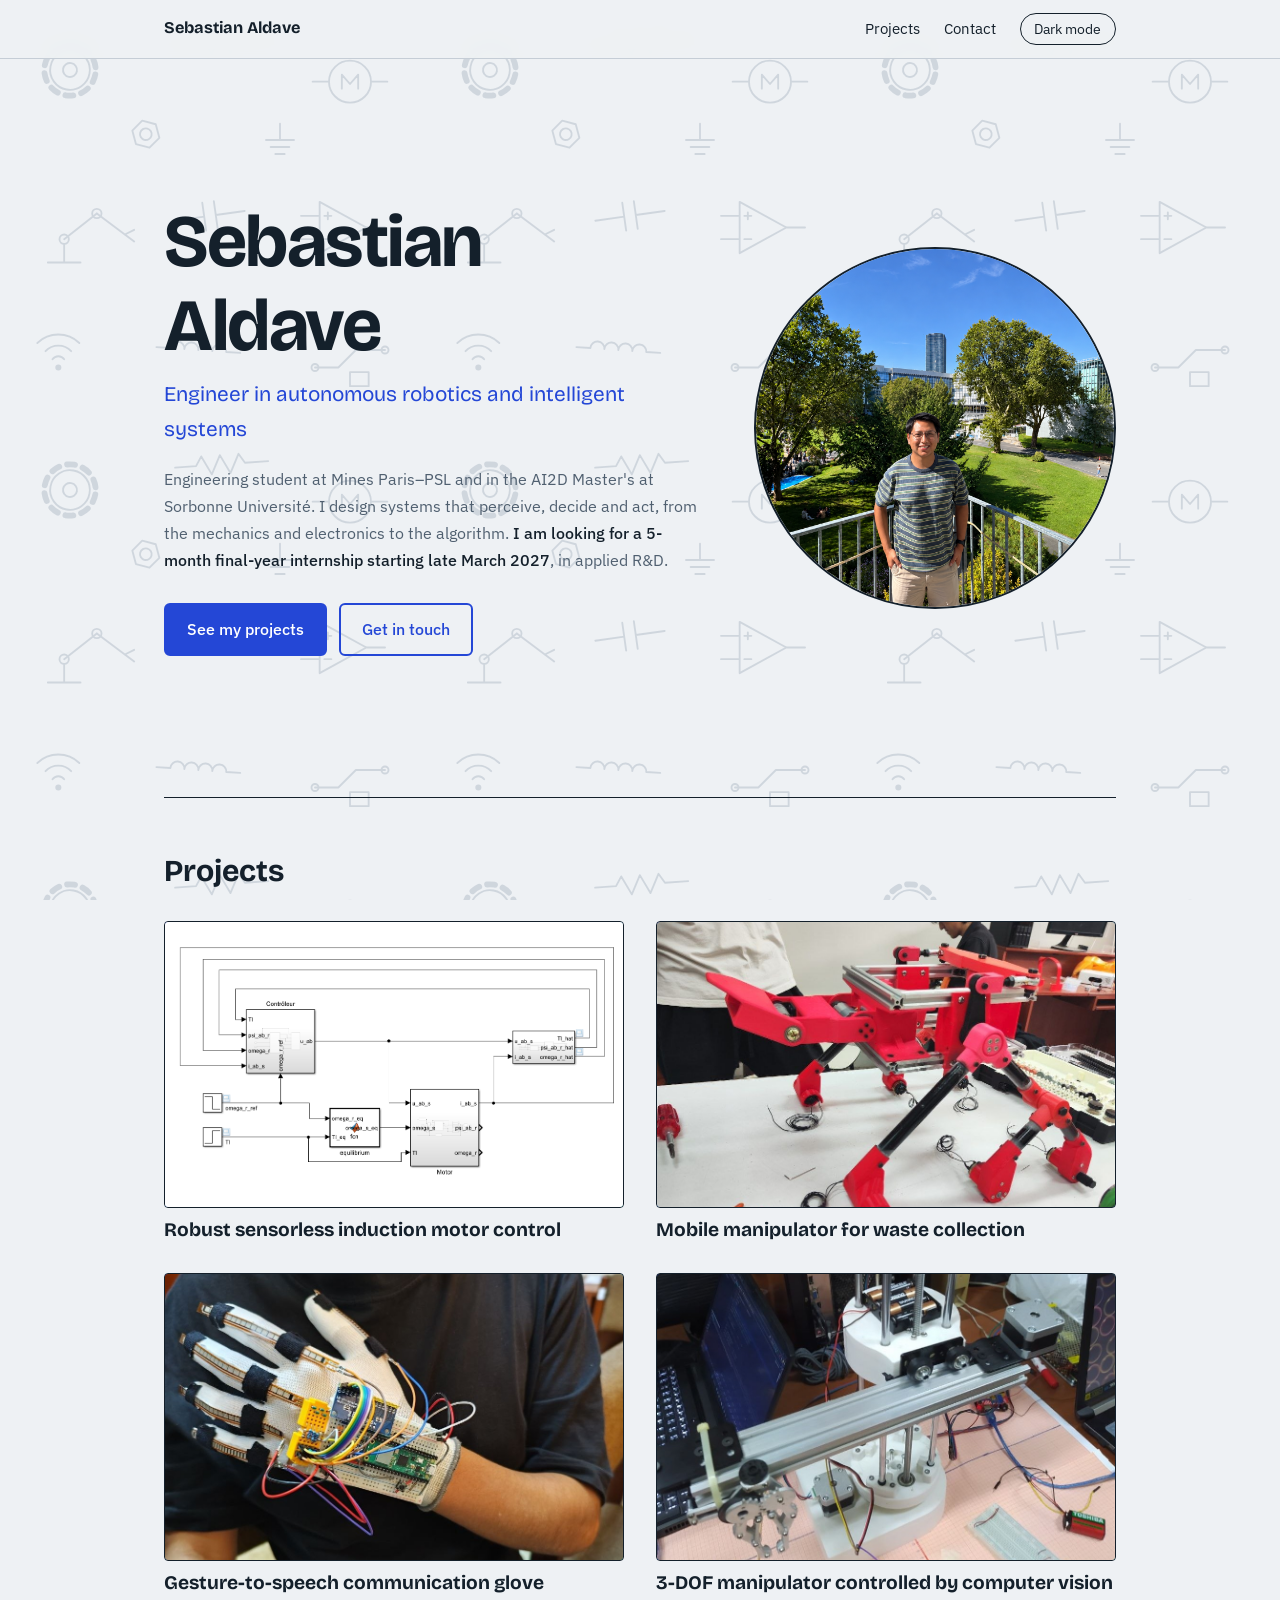
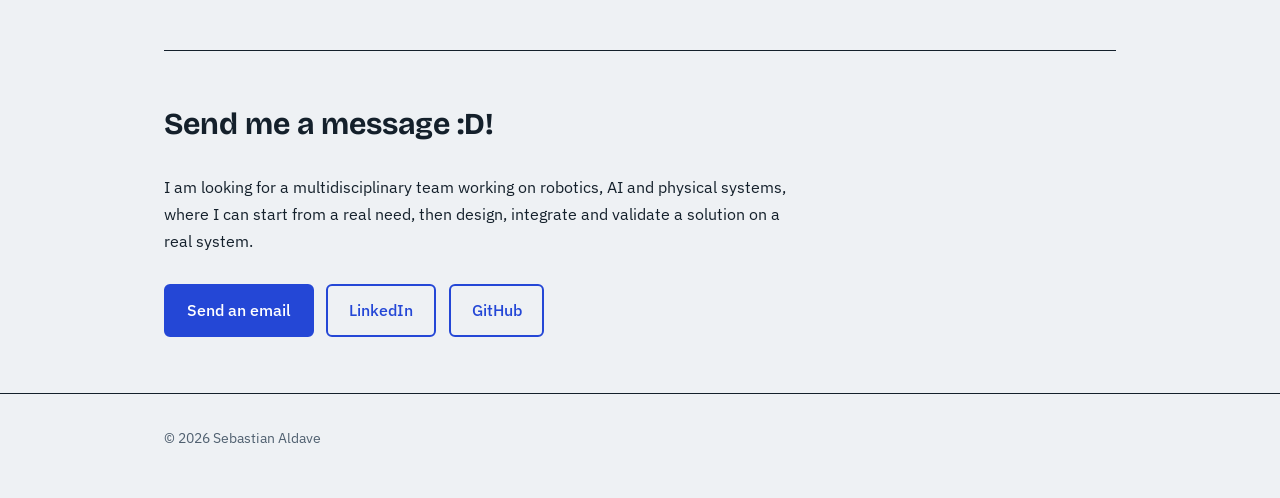
==== commit 86de46b2: "Update index.html" ====
--- a/index.html
+++ b/index.html
@@ -178,11 +178,11 @@
   </section>
 
   <section id="contact">
-    <h2>Let's talk about your project</h2>
+    <h2>Send me a message :D!</h2>
     <p class="about">I am looking for a multidisciplinary team working on robotics, AI and physical systems, where I can start from a real need, then design, integrate and validate a solution on a real system.</p>
     <div class="actions">
       <a class="btn main" href="mailto:sebastian.aldavet@gmail.com">Send an email</a>
-      <a class="btn alt" href="https://www.linkedin.com/in/YOUR-LINKEDIN">LinkedIn</a>
+      <a class="btn alt" href="https://www.linkedin.com/in/sebastian-aldave">LinkedIn</a>
       <a class="btn alt" href="https://github.com/sebastian-aldave">GitHub</a>
     </div>
   </section>
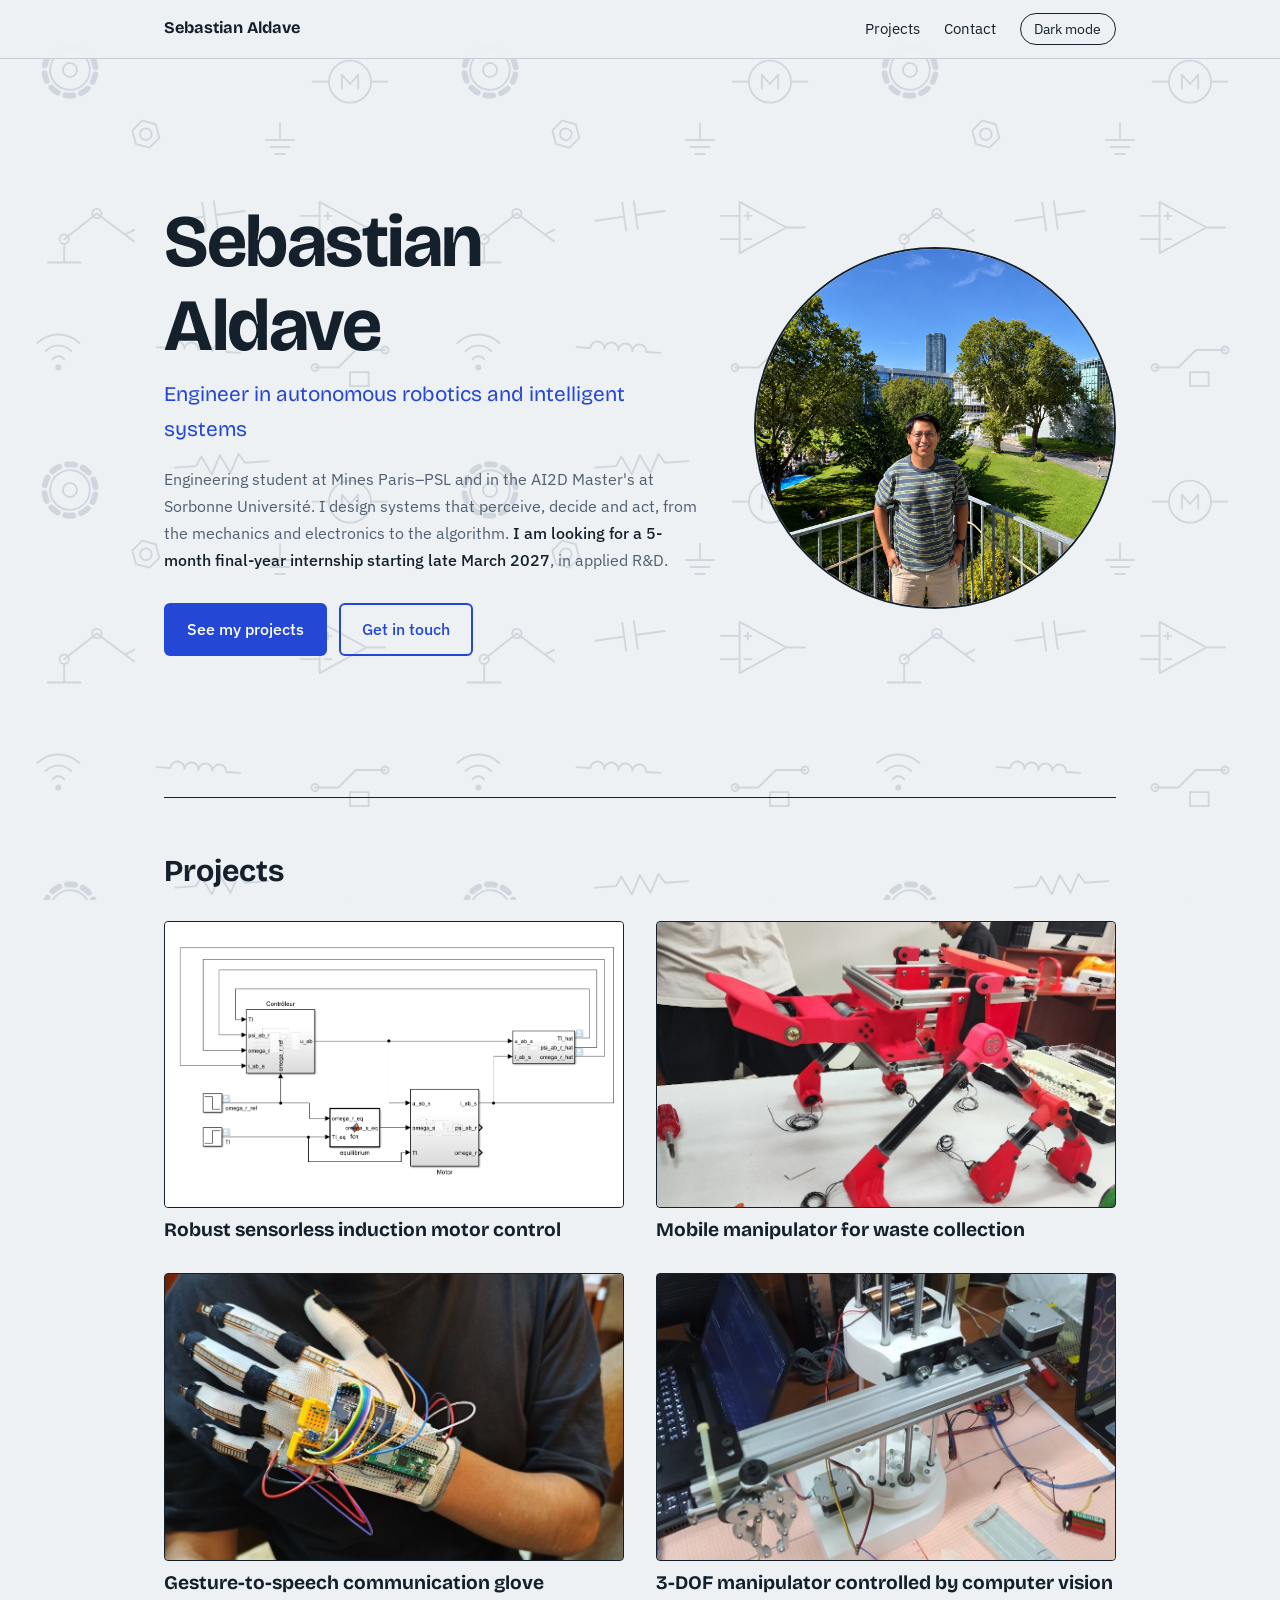
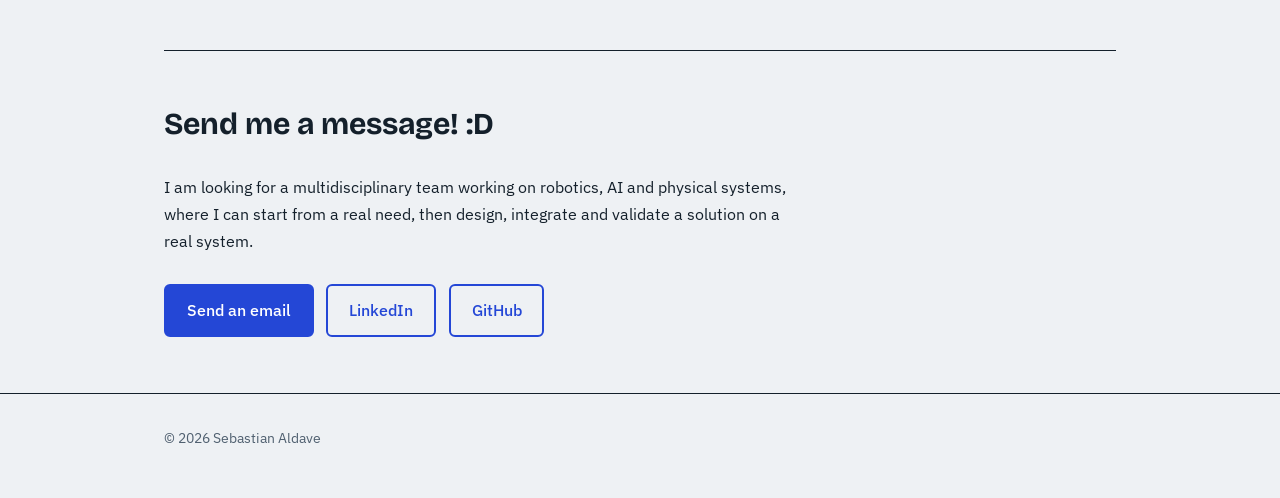
==== commit 88b691df: "Update index.html" ====
--- a/index.html
+++ b/index.html
@@ -178,7 +178,7 @@
   </section>
 
   <section id="contact">
-    <h2>Send me a message :D!</h2>
+    <h2>Send me a message! :D</h2>
     <p class="about">I am looking for a multidisciplinary team working on robotics, AI and physical systems, where I can start from a real need, then design, integrate and validate a solution on a real system.</p>
     <div class="actions">
       <a class="btn main" href="mailto:sebastian.aldavet@gmail.com">Send an email</a>
